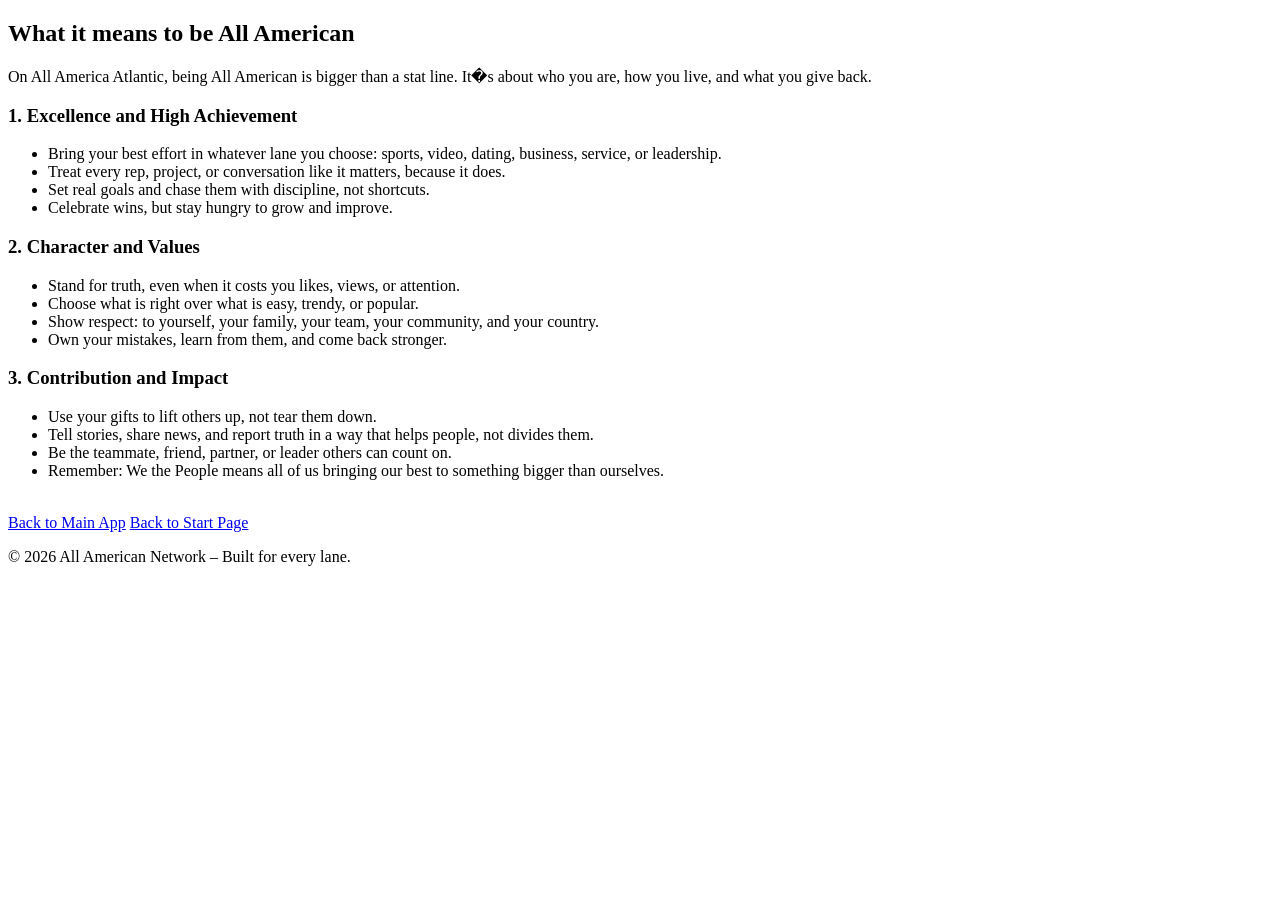
==== about.html @ 782dd953 "init" ====
<!DOCTYPE html>
<html lang="en">
<head>
  <meta charset="UTF-8" />
  <meta name="viewport" content="width=device-width, initial-scale=1" />
  <title>All America Atlantic � All American Network</title>
  <link rel="preconnect" href="https://fonts.googleapis.com">
  <link rel="preconnect" href="https://fonts.gstatic.com" crossorigin>
  <link href="https://fonts.googleapis.com/css2?family=Space+Grotesk:wght@400;500;600;700&display=swap" rel="stylesheet">
  <link rel="stylesheet" href="style1.css" />
</head>
<body class="gradient-mesh">
  <!-- SECTION: About Page -->
    <section class="about-card" data-view="about" >
      <div class="about-card shadow-soft gradient-mesh">
        <h2 class="about-title">What it means to be All American</h2>
        <p class="about-intro">On All America Atlantic, being All American is bigger than a stat line. It�s about who you are, how you live, and what you give back.</p>

        <section class="about-section">
          <h3 class="about-heading">1. Excellence and High Achievement</h3>
          <ul class="about-list">
            <li>Bring your best effort in whatever lane you choose: sports, video, dating, business, service, or leadership.</li>
            <li>Treat every rep, project, or conversation like it matters, because it does.</li>
            <li>Set real goals and chase them with discipline, not shortcuts.</li>
            <li>Celebrate wins, but stay hungry to grow and improve.</li>
          </ul>
        </section>

        <section class="about-section">
          <h3 class="about-heading">2. Character and Values</h3>
          <ul class="about-list">
            <li>Stand for truth, even when it costs you likes, views, or attention.</li>
            <li>Choose what is right over what is easy, trendy, or popular.</li>
            <li>Show respect: to yourself, your family, your team, your community, and your country.</li>
            <li>Own your mistakes, learn from them, and come back stronger.</li>
          </ul>
        </section>

        <section class="about-section">
          <h3 class="about-heading">3. Contribution and Impact</h3>
          <ul class="about-list">
            <li>Use your gifts to lift others up, not tear them down.</li>
            <li>Tell stories, share news, and report truth in a way that helps people, not divides them.</li>
            <li>Be the teammate, friend, partner, or leader others can count on.</li>
            <li>Remember: We the People means all of us bringing our best to something bigger than ourselves.</li>
          </ul>
        </section>
      </div>
	  <!-- closes about-card -->
	 <br>
<div class="about-actions">
    <a href="app.html" class="btn btn-primary">Back to Main App</a>
    <a href="splash.html" class="btn btn-ghost">Back to Start Page</a>
</div>

<footer class="main-footer">
    <p>© 2026 All American Network – Built for every lane.</p>
</footer>
</section>

	<!-- end of about -->
	
    </main>

   

</body>
</html>
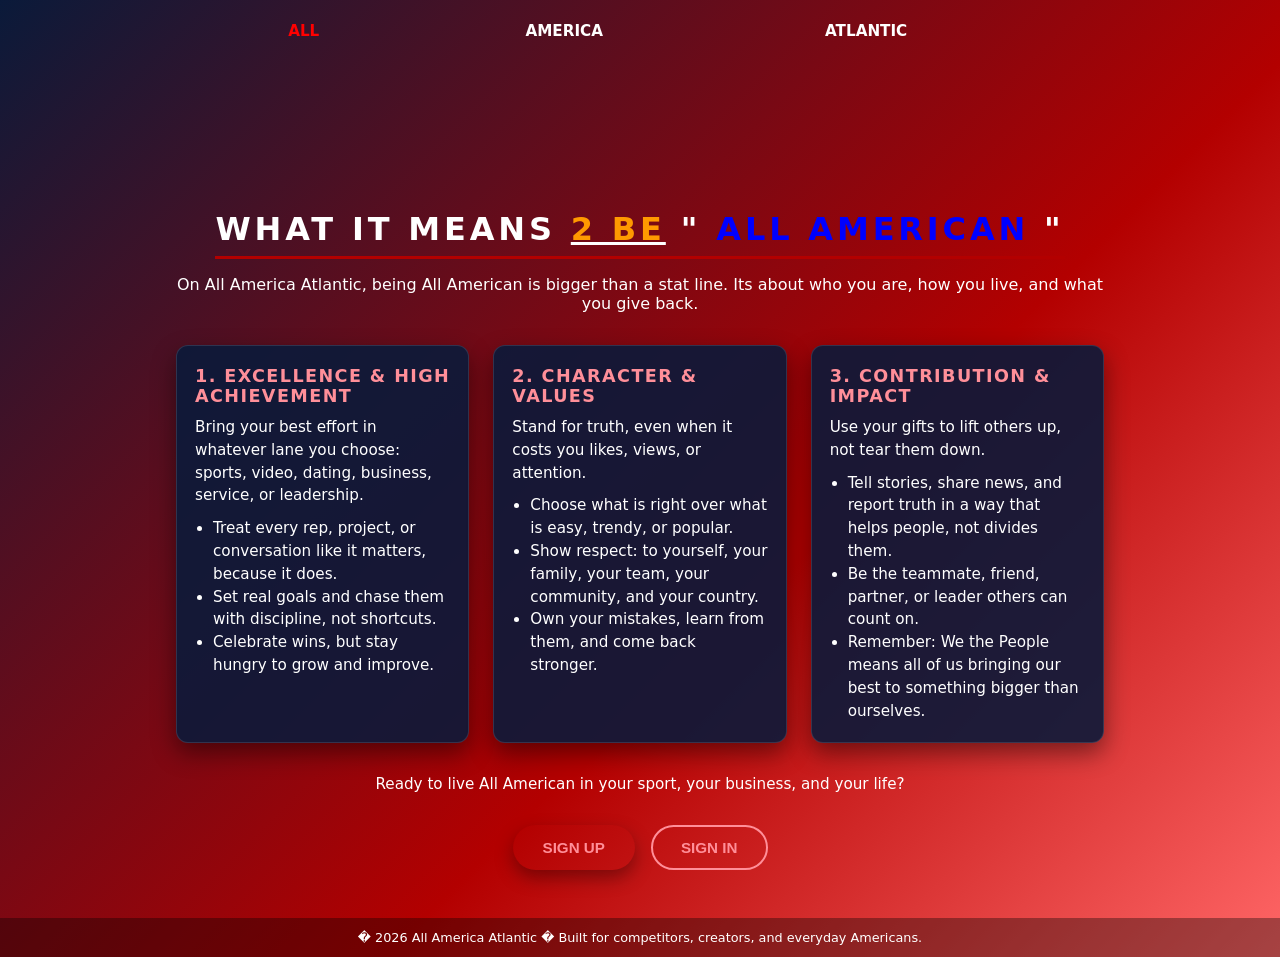
==== commit bc936408: "re-init" ====
--- a/about.html
+++ b/about.html
@@ -1,68 +1,94 @@
 <!DOCTYPE html>
 <html lang="en">
 <head>
-  <meta charset="UTF-8" />
-  <meta name="viewport" content="width=device-width, initial-scale=1" />
-  <title>All America Atlantic � All American Network</title>
-  <link rel="preconnect" href="https://fonts.googleapis.com">
-  <link rel="preconnect" href="https://fonts.gstatic.com" crossorigin>
-  <link href="https://fonts.googleapis.com/css2?family=Space+Grotesk:wght@400;500;600;700&display=swap" rel="stylesheet">
-  <link rel="stylesheet" href="style1.css" />
+<meta charset="UTF-8">
+  <title>All America Atlantic � What It Means to Be All American</title>
+  <link rel="stylesheet" href="style1.css">
+ 
+<meta http-equiv="Content-Type" content="text/html; charset=utf-8">
+<style type="text/css">
+<!--
+.style2 {color: #0000FF}
+.style3 {color: #FF9900}
+.style4 {color: #FF0000}
+.style5 {color: #0000CC}
+.style6 {color: #CCFFFF}
+-->
+</style>
 </head>
-<body class="gradient-mesh">
-  <!-- SECTION: About Page -->
-    <section class="about-card" data-view="about" >
-      <div class="about-card shadow-soft gradient-mesh">
-        <h2 class="about-title">What it means to be All American</h2>
-        <p class="about-intro">On All America Atlantic, being All American is bigger than a stat line. It�s about who you are, how you live, and what you give back.</p>
+<body class="background: gradient-mesh">
+  <div class="page-wrap">
+    <header>
+	<section class="parent">
+      <div class="btn-logo">
+  <span class="style4">ALL</span>  &nbsp &nbsp &nbsp &nbsp &nbsp &nbsp &nbsp &nbsp &nbsp &nbsp &nbsp &nbsp &nbsp &nbsp   &nbsp &nbsp &nbsp &nbsp &nbsp     AMERICA        &nbsp &nbsp &nbsp &nbsp &nbsp &nbsp&nbsp &nbsp &nbsp &nbsp &nbsp &nbsp &nbsp  &nbsp &nbsp &nbsp &nbsp &nbsp &nbsp &nbsp &nbsp     ATLANTIC      &nbsp &nbsp &nbsp &nbsp &nbsp  &nbsp &nbsp &nbsp   <br> <br><br><br>
+   <br> <br><br>
+    <h1 class="nav-title"></h1>
+</div>
+    </section>
+    </header>
 
-        <section class="about-section">
-          <h3 class="about-heading">1. Excellence and High Achievement</h3>
-          <ul class="about-list">
-            <li>Bring your best effort in whatever lane you choose: sports, video, dating, business, service, or leadership.</li>
+    <main class="about-main">
+      <section class="about-header">
+        <h1>What It Means <u><span class="style3">2 Be</span></u> " <span class="style2">All American</span> "</h1>
+        <p class="about-intro">
+          On All America Atlantic, being All American is bigger than a stat line.
+          Its about who you are, how you live, and what you give back.
+        </p>
+      </section>
+
+      <section class="about-grid">
+        <article class="about-card">
+          <h2>1. Excellence & High Achievement</h2>
+          <p>
+            Bring your best effort in whatever lane you choose: sports, video, dating, business, service, or leadership.
+          </p>
+          <ul>
             <li>Treat every rep, project, or conversation like it matters, because it does.</li>
             <li>Set real goals and chase them with discipline, not shortcuts.</li>
             <li>Celebrate wins, but stay hungry to grow and improve.</li>
           </ul>
-        </section>
+        </article>
 
-        <section class="about-section">
-          <h3 class="about-heading">2. Character and Values</h3>
-          <ul class="about-list">
-            <li>Stand for truth, even when it costs you likes, views, or attention.</li>
+        <article class="about-card">
+          <h2>2. Character & Values</h2>
+          <p>
+            Stand for truth, even when it costs you likes, views, or attention.
+          </p>
+          <ul>
             <li>Choose what is right over what is easy, trendy, or popular.</li>
             <li>Show respect: to yourself, your family, your team, your community, and your country.</li>
             <li>Own your mistakes, learn from them, and come back stronger.</li>
           </ul>
-        </section>
+        </article>
 
-        <section class="about-section">
-          <h3 class="about-heading">3. Contribution and Impact</h3>
-          <ul class="about-list">
-            <li>Use your gifts to lift others up, not tear them down.</li>
+        <article class="about-card">
+          <h2>3. Contribution & Impact</h2>
+          <p>
+            Use your gifts to lift others up, not tear them down.
+          </p>
+          <ul>
             <li>Tell stories, share news, and report truth in a way that helps people, not divides them.</li>
             <li>Be the teammate, friend, partner, or leader others can count on.</li>
-            <li>Remember: We the People means all of us bringing our best to something bigger than ourselves.</li>
+            <li>
+              Remember: We the People means all of us bringing our best to something bigger than ourselves.
+            </li>
           </ul>
-        </section>
-      </div>
-	  <!-- closes about-card -->
-	 <br>
-<div class="about-actions">
-    <a href="app.html" class="btn btn-primary">Back to Main App</a>
-    <a href="splash.html" class="btn btn-ghost">Back to Start Page</a>
-</div>
+        </article>
+      </section>
 
-<footer class="main-footer">
-    <p>© 2026 All American Network – Built for every lane.</p>
-</footer>
-</section>
-
-	<!-- end of about -->
-	
+      <section class="about-cta">
+        <p>Ready to live All American in your sport, your business, and your life?</p>
+        <div class="hero-cta">
+          <button class="btn btn-primary" onclick="location.href='register.html'">Sign Up</button>
+          <button class="btn btn-secondary" onclick="location.href='login.html'">Sign In</button>
+        </div>
+      </section>
     </main>
 
-   
-
+    <footer>
+      � 2026 All America Atlantic � Built for competitors, creators, and everyday Americans.
+    </footer>
+  </div>
 </body>
 </html>
--- a/style1.css
+++ b/style1.css
@@ -0,0 +1,274 @@
+:root {
+  --navy: #001A3A;
+  --red: #B30000;
+  --white: #FF8F99;
+  --bg-gradient: linear-gradient(135deg, #0A1A3A 0%, #B30000 60%, #FF6666 100%);
+  --font-main: system-ui, -apple-system, BlinkMacSystemFont, "Segoe UI", sans-serif;
+}
+
+* {
+  box-sizing: border-box;
+  margin: 0;
+  padding: 0;
+}
+
+body {
+  font-family: var(--font-main);
+  background: var(--bg-gradient);
+  color:#FFFFFF;
+  min-height: 100vh;
+  display: flex;
+  flex-direction: column;
+}
+
+background: gradient-mesh {
+  background:
+    /* Golden glow */
+    radial-gradient(circle at 70% 25%, rgba(255, 215, 0, 0.35), transparent 60%),
+
+    /* Deep navy core */
+    radial-gradient(circle at 40% 60%, rgba(0, 20, 60, 0.85), transparent 70%),
+
+    /* Maroon accent */
+    radial-gradient(circle at 20% 80%, rgba(110, 0, 20, 0.45), transparent 65%),
+
+    /* Off-white soft light */
+    radial-gradient(circle at 55% 40%, rgba(245, 245, 235, 0.25), transparent 70%),
+
+    /* Overall deep navy base */
+    linear-gradient(180deg, #000b26 0%, #001233 100%);
+}
+
+.page-wrap {
+  flex: 1;
+  display: flex;
+  flex-direction: column;
+}
+
+header {
+
+  justify-content: space-between;
+  align-items: center;
+}
+
+.logo {
+  font-weight: 800;
+  letter-spacing: 0.08em;
+  text-transform: uppercase;
+}
+
+nav a {
+  color: var(--white);
+  text-decoration: none;
+  margin-left: 16px;
+  font-size: 0.9rem;
+  text-transform: uppercase;
+}
+
+.hero {
+  flex: 1;
+  display: flex;
+  flex-direction: column;
+  align-items: center;
+  justify-content: center;
+  text-align: center;
+  padding: 40px 16px 64px;
+  position: relative;
+  overflow: hidden;
+}
+
+.hero::before {
+  content: "";
+  position: absolute;
+  inset: -40%;
+  background:
+    radial-gradient(circle at 10% 0%, rgba(255,255,255,0.18) 0, transparent 55%),
+    radial-gradient(circle at 90% 0%, rgba(255,255,255,0.18) 0, transparent 55%);
+  opacity: 0.9;
+  pointer-events: none;
+}
+
+.hero-inner {
+  position: relative;
+  max-width: 720px;
+  z-index: 1;
+}
+
+.hero-title {
+  font-size: clamp(3.6rem, 5vw, 4.6rem);
+  font-weight: 1200;
+  text-transform: uppercase;
+  letter-spacing: 0.12em;
+  color: #38ACEC;
+
+}
+
+.hero-subtitle {
+  margin-top: 16px;
+  font-size: 1.1rem;
+}
+
+.hero-tagline {
+  margin-top: 12px;
+  font-size: 1.95rem;
+  opacity: 0.9;
+}
+
+.hero-cta {
+  margin-top: 32px;
+  display: flex;
+  gap: 16px;
+  justify-content: center;
+  flex-wrap: wrap;
+}
+.btn-logo {
+  background-image: url(assets/img/we_the_people.png);
+   background-size: cover;   /* or use 'cover' depending on your goal */
+  background-repeat: no-repeat;
+  background-position: center;
+  border-radius: 80px;
+  padding: 12px 28px;
+  font-size: 0.95rem;
+  font-weight: 700;
+  text-transform: uppercase;
+  border: 10px solid transparent;
+  cursor: pointer;
+  transition: transform 0.15s ease, box-shadow 0.15s ease, background 0.15s ease, color 0.15s ease;
+}
+
+.btn {
+  border-radius: 49px;
+  padding: 12px 28px;
+  font-size: 0.95rem;
+  font-weight: 700;
+  text-transform: uppercase;
+  border: 2px solid transparent;
+  cursor: pointer;
+  transition: transform 0.15s ease, box-shadow 0.15s ease, background 0.15s ease, color 0.15s ease;
+}
+
+.btn-primary {
+  background: var(--orange);
+  color: var(--white);
+  box-shadow: 0 8px 18px rgba(0, 0, 0, 0.35);
+}
+
+.btn-secondary {
+  background: transparent;
+  color: var(--white);
+  border-color: var(--white);
+}
+
+.btn:hover {
+  transform: translateY(-2px);
+  box-shadow: 0 10px 24px rgba(0, 0, 0, 0.45);
+}
+
+.hero-footnote {
+  margin-top: 24px;
+  font-size: 0.85rem;
+  opacity: 0.85;
+}
+
+footer {
+  padding: 12px 24px;
+  font-size: 0.8rem;
+  text-align: center;
+  background: rgba(0, 0, 0, 0.35);
+}
+
+/* ABOUT PAGE SECTIONS */
+
+.about-main {
+  max-width: 960px;
+  margin: 40px auto 48px;
+  padding: 0 16px;
+}
+
+.about-header {
+  text-align: center;
+  margin-bottom: 32px;
+}
+
+.about-header h1 {
+  font-size: 2rem;
+  text-transform: uppercase;
+  letter-spacing: 0.12em;
+  border-bottom: 3px solid var(--red);
+  display: inline-block;
+  padding-bottom: 8px;
+}
+
+.about-intro {
+  margin-top: 16px;
+  font-size: 1rem;
+}
+
+.about-grid {
+  margin-top: 32px;
+  display: grid;
+  gap: 24px;
+}
+.parent {
+   display:grid;
+   place-items: center
+   }
+
+.about-cardlogo {
+  border-radius: 25px;
+  padding: 100px 90px;
+  box-shadow: 0 10px 24px rgba(0, 0, 0, 0.45);
+  border: 1px solid rgba(255, 255, 255, 0.12);
+  align-items: center;
+  display: flex;
+  justify-content: center;
+  position: absolute;
+  top: 50%;
+  left: 50%;
+}
+.about-card {
+  background: rgba(10, 26, 58, 0.9);
+  border-radius: 12px;
+  padding: 20px 18px;
+  box-shadow: 0 10px 24px rgba(0, 0, 0, 0.45);
+  border: 1px solid rgba(255, 255, 255, 0.12);
+}
+
+.about-card h2 {
+  font-size: 1.1rem;
+  text-transform: uppercase;
+  letter-spacing: 0.08em;
+  margin-bottom: 10px;
+  color: var(--white);
+}
+
+.about-card p {
+  font-size: 0.95rem;
+  line-height: 1.5;
+}
+
+.about-card ul {
+  margin-top: 10px;
+  padding-left: 18px;
+  font-size: 0.95rem;
+  line-height: 1.5;
+}
+
+.about-cta {
+  margin-top: 32px;
+  text-align: center;
+}
+
+.about-cta p {
+  margin-bottom: 16px;
+  font-size: 0.95rem;
+}
+
+@media (min-width: 768px) {
+  .about-grid {
+    grid-template-columns: repeat(3, minmax(0, 1fr));
+  }
+   .about-topgrid {
+    grid-template-columns: repeat(1, minmax(0, 1fr));
+  }
+}
